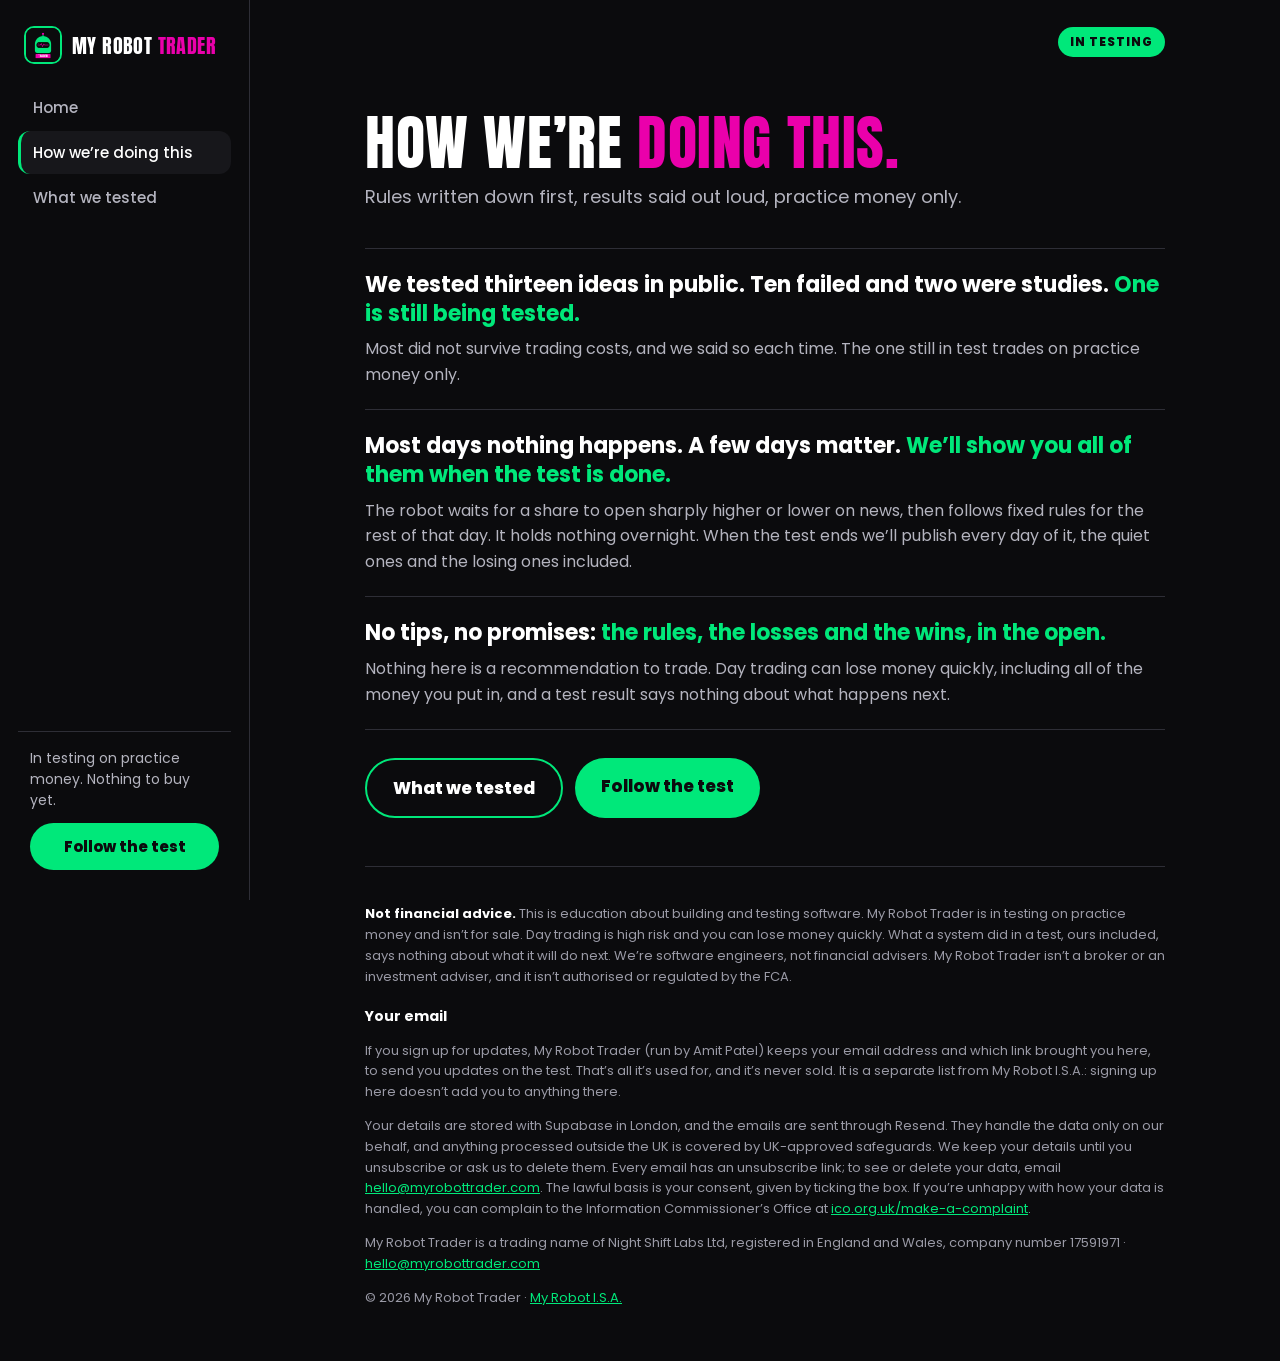
==== docs/how.html @ 1bc76f98 "Side menu like myrobotisa.com; 'How we're doing this' and 'What we tested' move to their own pages C" ====
<!DOCTYPE html>
<html lang="en-GB">
<head>
<meta charset="utf-8">
<meta name="viewport" content="width=device-width, initial-scale=1">
<title>How we&rsquo;re doing this — My Robot Trader</title>
<meta name="description" content="How My Robot Trader is being tested: every idea in the open, pass marks fixed in advance, practice money only.">
<link rel="canonical" href="https://myrobottrader.com/how.html">
<meta property="og:title" content="How we&rsquo;re doing this">
<meta property="og:description" content="How My Robot Trader is being tested: every idea in the open, pass marks fixed in advance, practice money only.">
<meta property="og:type" content="website">
<meta property="og:url" content="https://myrobottrader.com/how.html">
<meta property="og:site_name" content="My Robot Trader">
<meta property="og:image" content="https://myrobottrader.com/avatar.png">
<meta name="twitter:card" content="summary">
<link rel="icon" href="avatar.png">
<link rel="apple-touch-icon" href="avatar.png">
<meta name="theme-color" content="#0B0B0D">
<link rel="preconnect" href="https://fonts.googleapis.com">
<link rel="preconnect" href="https://fonts.gstatic.com" crossorigin>
<link href="https://fonts.googleapis.com/css2?family=Anton&family=Poppins:wght@400;500;600;700;800&display=swap" rel="stylesheet">
<link rel="stylesheet" href="site.css">
</head>
<body>
<a class="skip" href="#main">Skip to content</a>
<nav class="side" id="side" aria-label="Pages">
  <a class="side-brand" href="./" aria-label="My Robot Trader home"><img src="avatar.png" alt=""><span>My Robot <b>Trader</b></span></a>
  <ol>
    <li><a href="./">Home</a></li>
    <li><a href="how.html" class="on" aria-current="page">How we&rsquo;re doing this</a></li>
    <li><a href="tested.html">What we tested</a></li>
  </ol>
  <div class="side-cta"><p>In testing on practice money. Nothing to buy yet.</p><a class="btn" href="./#updates">Follow the test</a></div>
</nav>
<button id="scrim" tabindex="-1" aria-hidden="true"></button>
<button id="menubtn" aria-label="Pages menu" aria-expanded="false" aria-controls="side"><svg class="i-bars" width="22" height="22" viewBox="0 0 24 24" fill="none" stroke="currentColor" stroke-width="2.5" stroke-linecap="round" aria-hidden="true"><line x1="4" y1="7" x2="20" y2="7"/><line x1="4" y1="12" x2="20" y2="12"/><line x1="4" y1="17" x2="20" y2="17"/></svg><svg class="i-x" width="22" height="22" viewBox="0 0 24 24" fill="none" stroke="currentColor" stroke-width="2.5" stroke-linecap="round" aria-hidden="true"><line x1="6" y1="6" x2="18" y2="18"/><line x1="18" y1="6" x2="6" y2="18"/></svg></button>
<svg width="0" height="0" style="position:absolute" aria-hidden="true"><defs><g id="mrt-logo">
          <rect width="400" height="400" fill="#0B0B0D"></rect>
          <rect x="194" y="72" width="12" height="42" rx="6" fill="#00E87A"></rect>
          <circle cx="200" cy="68" r="13" fill="#EA00AB"></circle>
          <path d="M105 190A95 95 0 0 1 295 190V262Q295 294 263 294H137Q105 294 105 262Z" fill="#00E87A"></path>
          <rect x="122" y="164" width="156" height="72" rx="36" fill="#0B0B0D"></rect>
          <rect x="136" y="178" width="18" height="6" rx="3" fill="#3A3A44"></rect>
          <polyline points="138,200 168,200 180,182 194,220 208,188 218,200 262,200" fill="none" stroke="#EA00AB" stroke-width="6" stroke-linecap="round" stroke-linejoin="round"></polyline>
          <rect x="112" y="306" width="176" height="50" rx="8" fill="#EA00AB"></rect>
          <text x="200" y="344" text-anchor="middle" font-family="Anton, Impact, sans-serif" font-size="36" letter-spacing="2" fill="#FFFFFF">TRADER</text>
        </g></defs></svg>
<div class="wrap" id="top">
  <header>
    <a class="brand" href="./" aria-label="My Robot Trader home">
      <svg viewBox="0 0 400 400" aria-hidden="true"><use href="#mrt-logo"></use></svg>
      <span>My Robot <span class="p">Trader</span></span>
    </a>
    <span class="hdr-r"><span class="tag">In testing</span></span>
  </header>
<main id="main">
  <h1 class="pg">How we&rsquo;re <span class="p">doing this.</span></h1>
  <p class="lead">Rules written down first, results said out loud, practice money only.</p>
  <section class="say" aria-label="How we're doing this">
    <article>
      <h3>We tested thirteen ideas in public. Ten failed and two were studies. <span class="g">One is still being tested.</span></h3>
      <p>Most did not survive trading costs, and we said so each time. The one still in test trades on practice money only.</p>
    </article>
    <article>
      <h3>Most days nothing happens. A few days matter. <span class="g">We&rsquo;ll show you all of them when the test is done.</span></h3>
      <p>The robot waits for a share to open sharply higher or lower on news, then follows fixed rules for the rest of that day. It holds nothing overnight. When the test ends we&rsquo;ll publish every day of it, the quiet ones and the losing ones included.</p>
    </article>
    <article>
      <h3>No tips, no promises: <span class="g">the rules, the losses and the wins, in the open.</span></h3>
      <p>Nothing here is a recommendation to trade. Day trading can lose money quickly, including all of the money you put in, and a test result says nothing about what happens next.</p>
    </article>
  </section>
  <p class="more"><a class="btn ghost" href="tested.html">What we tested</a> <a class="btn" href="./#updates">Follow the test</a></p>
</main>
  <footer>
    <p><strong>Not financial advice.</strong> This is education about building and testing software. My Robot Trader is in testing on practice money and isn&rsquo;t for sale. Day trading is high risk and you can lose money quickly. What a system did in a test, ours included, says nothing about what it will do next. We&rsquo;re software engineers, not financial advisers. My Robot Trader isn&rsquo;t a broker or an investment adviser, and it isn&rsquo;t authorised or regulated by the FCA.</p>
    <h3 id="your-email">Your email</h3>
    <p>If you sign up for updates, My Robot Trader (run by Amit Patel) keeps your email address and which link brought you here, to send you updates on the test. That&rsquo;s all it&rsquo;s used for, and it&rsquo;s never sold. It is a separate list from My Robot I.S.A.: signing up here doesn&rsquo;t add you to anything there.</p>
    <p>Your details are stored with Supabase in London, and the emails are sent through Resend. They handle the data only on our behalf, and anything processed outside the UK is covered by UK-approved safeguards. We keep your details until you unsubscribe or ask us to delete them. Every email has an unsubscribe link; to see or delete your data, email <a href="mailto:hello@myrobottrader.com">hello@myrobottrader.com</a>. The lawful basis is your consent, given by ticking the box. If you&rsquo;re unhappy with how your data is handled, you can complain to the Information Commissioner&rsquo;s Office at <a href="https://ico.org.uk/make-a-complaint/">ico.org.uk/make-a-complaint</a>.</p>
    <p>My Robot Trader is a trading name of Night Shift Labs Ltd, registered in England and Wales, company number 17591971 &middot; <a href="mailto:hello@myrobottrader.com">hello@myrobottrader.com</a></p>
    <p>&copy; 2026 My Robot Trader &middot; <a href="https://myrobotisa.com">My Robot I.S.A.</a></p>
  </footer>
</div>
<script src="menu.js"></script>
</body>
</html>
---- docs/site.css ----
:root{
    --deep:#0B0B0D; --deep2:#17171B; --rule:#2E2E36; --green:#00E87A; --pink:#EA00AB;
    --ink:#FFFFFF; --pink-ink:#FF5CCB; --muted:#B4B4BF; --eye:#9A9AA6;
  }
  *{box-sizing:border-box}
  html,body{margin:0;background:var(--deep);color:var(--ink);font-family:Poppins,system-ui,-apple-system,"Segoe UI",sans-serif;-webkit-font-smoothing:antialiased}
  a{color:var(--green)}
  a:focus-visible,button:focus-visible,input:focus-visible{outline:3px solid var(--green);outline-offset:3px}
  .wrap{max-width:760px;margin:0 auto;padding:0 20px}
  header{display:flex;align-items:center;justify-content:space-between;gap:14px;padding:20px 0}
  .brand{display:inline-flex;align-items:center;gap:10px;text-decoration:none;color:var(--ink);font-family:Anton,Impact,sans-serif;font-size:20px;letter-spacing:.02em;text-transform:uppercase;min-height:44px}
  .brand svg{width:40px;height:40px;border-radius:10px;flex:none}
  .brand .p,h1 .p{color:var(--pink)}
  .hdr-r{display:flex;align-items:center;gap:14px}
  .sister{color:var(--muted);font-weight:500;font-size:15px;text-decoration:none;display:inline-flex;align-items:center;min-height:44px;white-space:nowrap}
  .sister:hover{color:var(--ink)}
  .tag{display:inline-block;background:var(--green);color:var(--deep);font-weight:800;font-size:12px;letter-spacing:.08em;text-transform:uppercase;border-radius:999px;padding:6px 12px;white-space:nowrap}
  @media(max-width:480px){.hdr-r .tag{display:none}.brand{font-size:17px}}
  .hero{display:grid;grid-template-columns:1fr;gap:18px;align-items:center;padding:28px 0 12px}
  @media(min-width:700px){.hero{grid-template-columns:1.4fr 1fr;gap:28px}}
  .hero .logo{width:110px;order:-1;justify-self:start;border-radius:22px;border:3px solid var(--green);display:block}
  @media(min-width:700px){.hero .logo{width:100%;max-width:280px;order:0;justify-self:center;border-radius:28px}}
  .eyebrow{margin:0;color:var(--muted);font-weight:600;font-size:13px;letter-spacing:.1em;text-transform:uppercase}
  h1{font-family:Anton,Impact,sans-serif;font-weight:400;font-size:clamp(44px,9vw,72px);line-height:1.02;margin:14px 0 14px;letter-spacing:.01em;text-transform:uppercase}
  .promise{font-size:22px;font-weight:700;margin:0 0 8px}
  .promise .g{color:var(--green)}
  .line{font-size:17px;line-height:1.6;color:var(--muted);margin:0 0 6px}
  h2{font-family:Anton,Impact,sans-serif;font-weight:400;font-size:34px;text-transform:uppercase;margin:44px 0 6px;letter-spacing:.01em}
  .card{background:var(--deep2);border:1px solid var(--rule);border-radius:22px;padding:24px;margin:28px 0}
  .card h2{margin-top:0}
  .card p{margin:0 0 12px;line-height:1.6;color:var(--muted)}
  form{display:flex;flex-wrap:wrap;gap:12px;align-items:flex-end;margin-top:14px}
  .field{display:flex;flex-direction:column;gap:6px;flex:1 1 240px}
  label{font-size:14px;color:var(--muted)}
  input[type=email]{height:52px;padding:0 16px;border-radius:14px;border:1px solid #55555F;background:var(--deep);color:var(--ink);font:inherit;font-size:16px;width:100%}
  .btn{display:inline-block;text-decoration:none;font:inherit;font-weight:800;font-size:17px;padding:15px 26px;border-radius:999px;background:var(--green);color:var(--deep);border:0;cursor:pointer}
  .btn.ghost{background:transparent;color:var(--ink);border:2px solid var(--green)}
  @media(max-width:520px){button[type=submit]{flex:1 1 100%}}
  .note{font-size:13px;color:var(--eye);margin:10px 0 0}
  #msg{font-size:14px;color:var(--pink-ink);margin:10px 0 0;min-height:1.4em}
  .facts{display:grid;grid-template-columns:repeat(auto-fit,minmax(200px,1fr));gap:14px;margin:28px 0 0}
  .fact{background:var(--deep2);border:1px solid var(--rule);border-radius:16px;padding:18px}
  .fact h3{margin:0 0 6px;font-family:Anton,Impact,sans-serif;font-weight:400;font-size:22px;letter-spacing:.02em;text-transform:uppercase;color:var(--green)}
  .fact p{margin:0;font-size:15px;line-height:1.55;color:var(--muted)}
  .say{margin:36px 0 0}
  .say article{border-top:1px solid var(--rule);padding:22px 0}
  .say article:last-child{border-bottom:1px solid var(--rule)}
  .say h3{margin:0 0 8px;font-size:22px;line-height:1.3;font-weight:700;color:var(--ink)}
  .say h3 .g{color:var(--green)}
  .say p{margin:0;font-size:16px;line-height:1.6;color:var(--muted)}
  .tested h3{margin:26px 0 8px;font-size:18px;font-weight:700;color:var(--green)}
  .tested ol,.tested ul{margin:0;padding-left:22px}
  .tested li{margin:0 0 14px;font-size:16px;line-height:1.6;color:var(--muted)}
  .tested li strong{color:var(--ink)}
  .tested li em{display:block;font-style:normal;color:var(--ink)}
  .two{display:flex;flex-wrap:wrap;align-items:center;justify-content:space-between;gap:18px}
  .two div{flex:1 1 340px}
  footer{border-top:1px solid var(--rule);margin-top:48px;padding:24px 0 40px;color:var(--eye);font-size:13px;line-height:1.6}
  footer strong{color:var(--ink)}
  footer h3{color:var(--ink);font-size:14px;margin:18px 0 4px}
  .consent{flex:1 1 100%;display:flex;gap:10px;align-items:flex-start;font-size:14px;color:var(--muted);line-height:1.5;cursor:pointer}
  .consent input{width:22px;height:22px;flex:none;margin:0;accent-color:var(--green)}
  .hp{position:absolute;left:-9999px;width:1px;height:1px;overflow:hidden}
  #msg.ok{color:var(--green)}
  /* Side menu, same pattern as myrobotisa.com: fixed on wide screens, a drawer with a bottom-left button on phones */
  .skip{position:absolute;left:-9999px}
  .skip:focus{left:12px;top:12px;z-index:50;background:var(--green);color:var(--deep);padding:10px 14px;border-radius:10px;font-weight:700}
  body.menu-open{overflow:hidden}
  .side{display:flex;flex-direction:column;position:fixed;top:0;left:0;bottom:0;width:250px;padding:22px 16px;border-right:1px solid var(--rule);background:var(--deep);overflow-y:auto;z-index:20}
  .side-brand{display:flex;align-items:center;gap:10px;text-decoration:none;color:var(--ink);font-family:Anton,Impact,sans-serif;font-size:20px;letter-spacing:.02em;text-transform:uppercase;margin:0 6px 22px}
  .side-brand img{width:38px;height:38px;border-radius:10px;border:2px solid var(--green)}
  .side-brand b{color:var(--pink);font-weight:400}
  .side ol{list-style:none;margin:0;padding:0;display:flex;flex-direction:column;gap:2px}
  .side ol a{display:block;padding:10px 12px;border-radius:12px;color:var(--muted);text-decoration:none;font-size:15px;font-weight:500;border-left:3px solid transparent}
  .side ol a:hover{color:var(--ink);background:var(--deep2)}
  .side ol a.on{color:var(--ink);background:var(--deep2);border-left-color:var(--green)}
  .side-cta{margin-top:auto;padding:16px 12px 4px;border-top:1px solid var(--rule)}
  .side-cta p{margin:0 0 12px;font-size:14px;line-height:1.5;color:var(--muted)}
  .side-cta .btn{display:block;text-align:center;font-size:15px;padding:12px 16px}
  #menubtn,#scrim{display:none}
  h1.pg{font-size:clamp(38px,7vw,60px);margin:28px 0 10px}
  .lead{font-size:18px;line-height:1.6;color:var(--muted);margin:0 0 8px}
  .more{display:flex;flex-wrap:wrap;gap:12px;margin:28px 0 0}
  @media (min-width:1100px){ body{padding-left:250px} .wrap{max-width:880px;padding:0 40px} header .brand{visibility:hidden} .side{padding:26px 18px} }
  @media (max-width:1099px){
    .side{width:min(300px,85vw);padding:calc(22px + env(safe-area-inset-top)) 16px calc(20px + env(safe-area-inset-bottom)) calc(16px + env(safe-area-inset-left));
      transform:translateX(-105%);visibility:hidden;transition:transform .2s ease,visibility 0s .2s;z-index:30}
    .side-cta{padding-bottom:72px}
    .side.open{transform:none;visibility:visible;transition:transform .2s ease}
    #scrim{position:fixed;z-index:25;inset:0;background:rgba(0,0,0,.5);border:0;border-radius:0;padding:0}
    #scrim.open{display:block}
    #menubtn{display:flex;align-items:center;justify-content:center;position:fixed;z-index:35;width:48px;height:48px;border-radius:50%;
      left:calc(16px + env(safe-area-inset-left));bottom:calc(16px + env(safe-area-inset-bottom));
      border:2px solid var(--green);background:var(--deep);color:var(--ink);cursor:pointer;box-shadow:0 4px 14px rgba(0,0,0,.35);padding:0;font-size:0}
    #menubtn .i-x,#menubtn[aria-expanded="true"] .i-bars{display:none}
    #menubtn[aria-expanded="true"] .i-x{display:block}
    footer{padding-bottom:72px}
  }
  @media (prefers-reduced-motion:reduce){.side,.side.open{transition:none}}
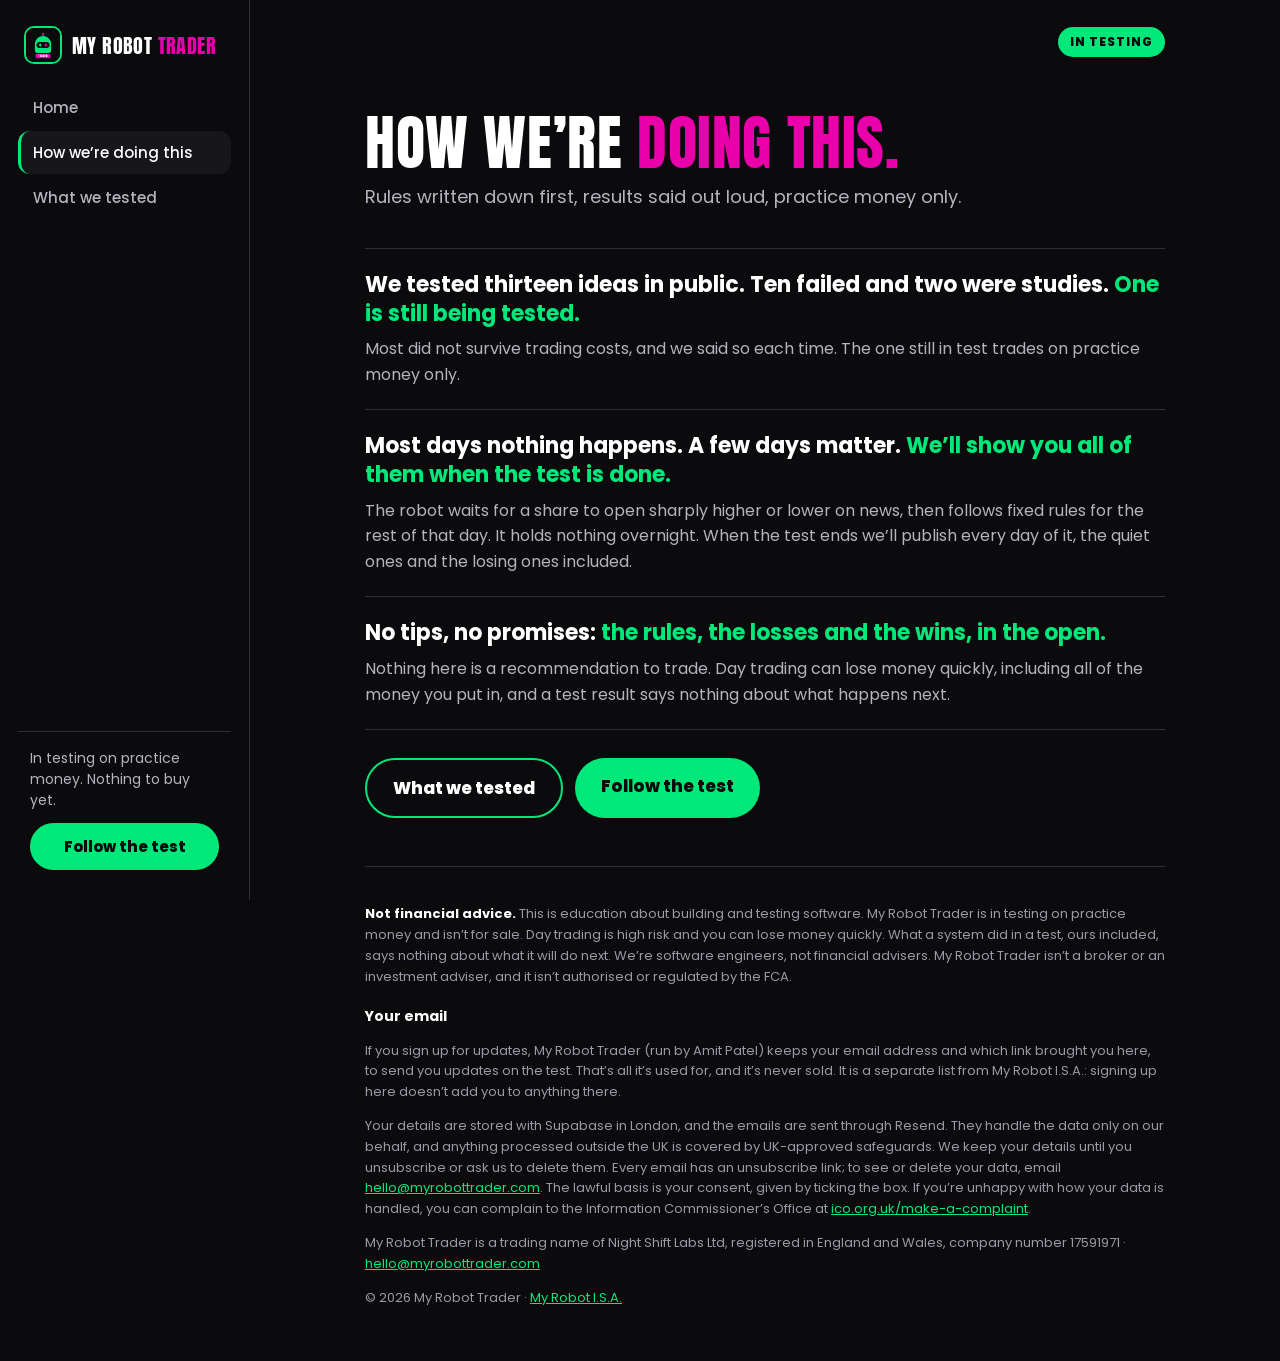
==== commit 1a254750: "What we tested: scoreboard and cards (layout A); robot logo with candle eyes Co-Authored-By: Claude " ====
--- a/docs/how.html
+++ b/docs/how.html
@@ -40,8 +40,10 @@
           <circle cx="200" cy="68" r="13" fill="#EA00AB"></circle>
           <path d="M105 190A95 95 0 0 1 295 190V262Q295 294 263 294H137Q105 294 105 262Z" fill="#00E87A"></path>
           <rect x="122" y="164" width="156" height="72" rx="36" fill="#0B0B0D"></rect>
-          <rect x="136" y="178" width="18" height="6" rx="3" fill="#3A3A44"></rect>
-          <polyline points="138,200 168,200 180,182 194,220 208,188 218,200 262,200" fill="none" stroke="#EA00AB" stroke-width="6" stroke-linecap="round" stroke-linejoin="round"></polyline>
+          <line x1="168" y1="176" x2="168" y2="224" stroke="#00E87A" stroke-width="4" stroke-linecap="round"></line>
+          <rect x="157" y="186" width="22" height="28" rx="3" fill="#00E87A"></rect>
+          <line x1="232" y1="176" x2="232" y2="224" stroke="#EA00AB" stroke-width="4" stroke-linecap="round"></line>
+          <rect x="221" y="186" width="22" height="28" rx="3" fill="#EA00AB"></rect>
           <rect x="112" y="306" width="176" height="50" rx="8" fill="#EA00AB"></rect>
           <text x="200" y="344" text-anchor="middle" font-family="Anton, Impact, sans-serif" font-size="36" letter-spacing="2" fill="#FFFFFF">TRADER</text>
         </g></defs></svg>
--- a/docs/site.css
+++ b/docs/site.css
@@ -97,3 +97,24 @@
     footer{padding-bottom:72px}
   }
   @media (prefers-reduced-motion:reduce){.side,.side.open{transition:none}}
+  /* "What we tested" page: count, the idea in test, then a card per idea (24 Nov 2026) */
+  .stats{display:grid;grid-template-columns:repeat(3,minmax(0,1fr));gap:14px;margin:22px 0 30px}
+  .stat{background:var(--deep2);border:1px solid var(--rule);border-radius:18px;padding:18px 20px}
+  .stat b{display:block;font-family:Anton,Impact,sans-serif;font-weight:400;font-size:54px;line-height:1;color:var(--ink)}
+  .stat b.pk{color:var(--pink-ink)} .stat b.gr{color:var(--green)}
+  .stat span{display:block;font-size:15px;color:var(--muted);margin-top:6px}
+  .live{border:2px solid var(--green);border-radius:22px;padding:24px;margin:0 0 8px}
+  .live-h{display:flex;flex-wrap:wrap;align-items:center;justify-content:space-between;gap:10px}
+  .live h2{margin:0}
+  .live p{margin:10px 0 0;font-size:17px;line-height:1.6;color:var(--muted)}
+  .ideas{display:grid;grid-template-columns:repeat(auto-fit,minmax(280px,1fr));gap:14px;margin-top:14px}
+  .idea{background:var(--deep2);border:1px solid var(--rule);border-radius:18px;padding:20px;display:flex;flex-direction:column;gap:10px}
+  .idea h3{margin:0;font-size:18px;line-height:1.3;font-weight:700}
+  .idea h3 .n{color:var(--muted);font-weight:500}
+  .idea p{margin:0;font-size:15px;line-height:1.55;color:var(--muted)}
+  .idea p.res{color:var(--ink)}
+  .chip{display:inline-block;font-weight:700;font-size:12px;letter-spacing:.06em;text-transform:uppercase;border-radius:999px;padding:5px 11px;white-space:nowrap}
+  .chip.on{background:var(--green);color:var(--deep);font-weight:800}
+  .chip.off{background:#3A0A2E;color:#FF8FDC}
+  .chip.st{border:1px solid var(--muted);color:var(--ink);padding:4px 11px}
+  @media(max-width:520px){.stats{gap:8px}.stat{padding:14px 12px}.stat b{font-size:40px}.stat span{font-size:13px}}
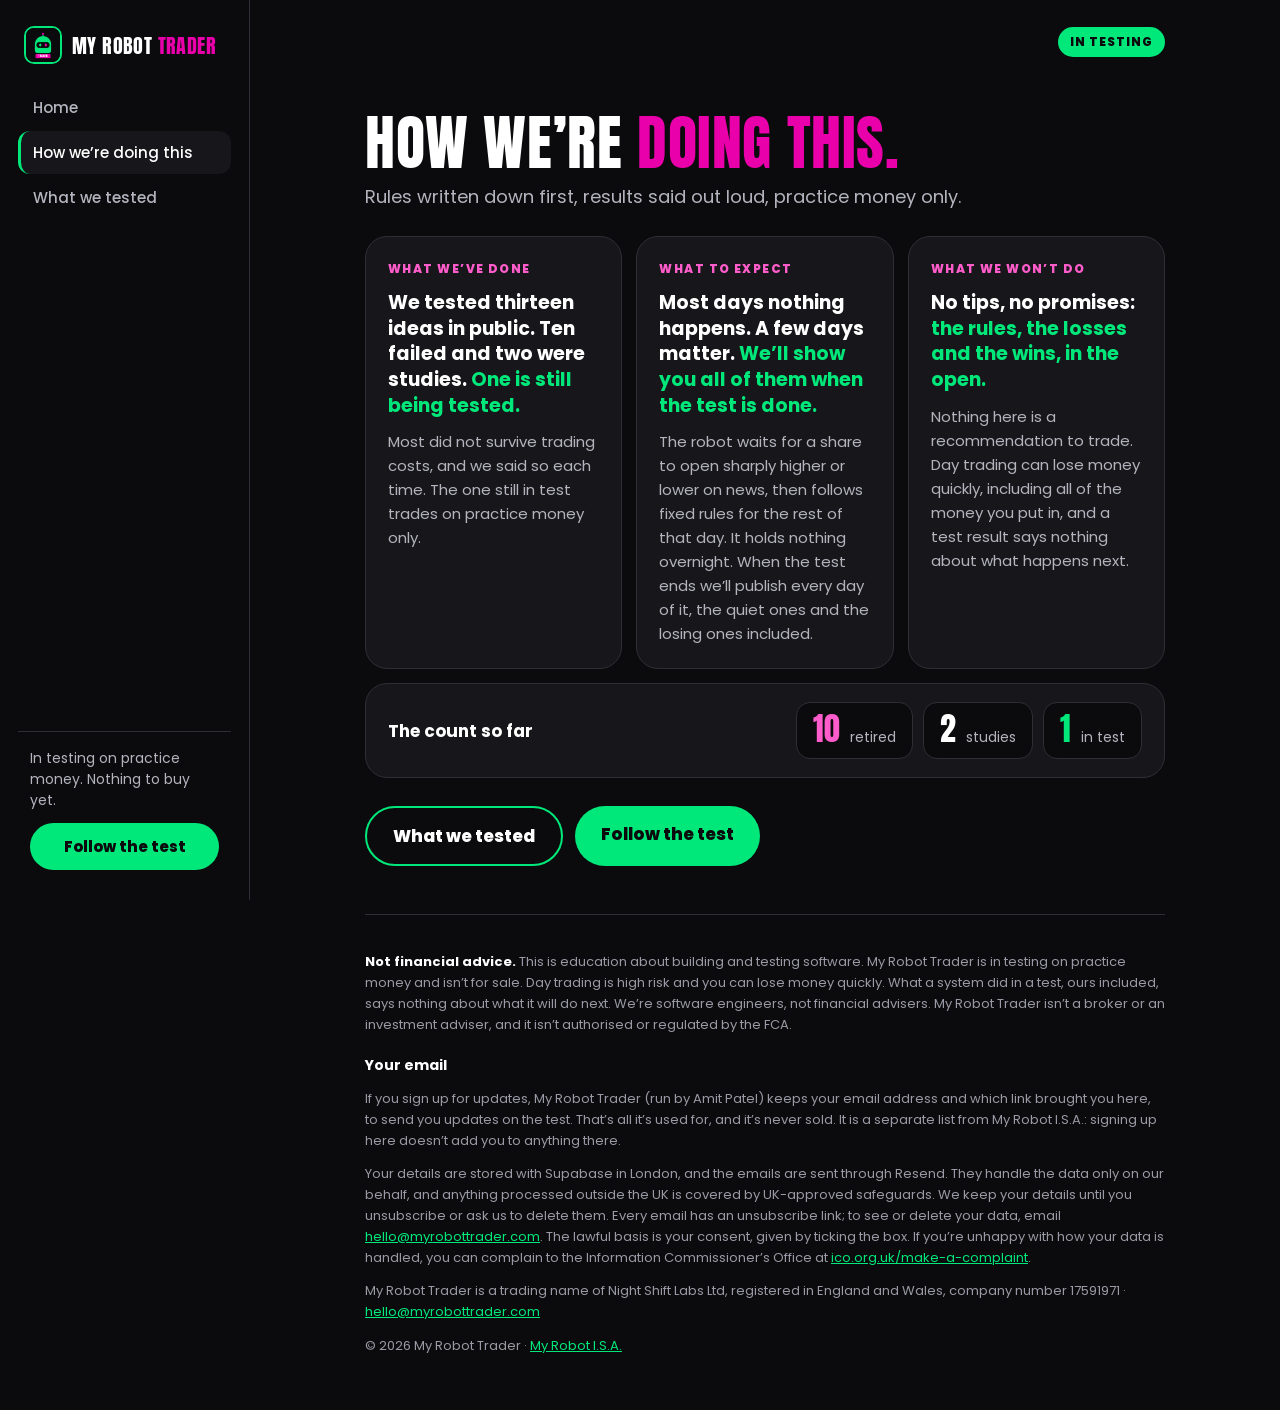
==== commit d42b770d: "How we're doing this: three cards and the count (layout 2, chosen by Amit 24 Nov) Co-Authored-By: Cl" ====
--- a/docs/how.html
+++ b/docs/how.html
@@ -58,19 +58,30 @@
 <main id="main">
   <h1 class="pg">How we&rsquo;re <span class="p">doing this.</span></h1>
   <p class="lead">Rules written down first, results said out loud, practice money only.</p>
-  <section class="say" aria-label="How we're doing this">
+  <section class="how3" aria-label="How we're doing this">
     <article>
-      <h3>We tested thirteen ideas in public. Ten failed and two were studies. <span class="g">One is still being tested.</span></h3>
+      <p class="lbl">What we&rsquo;ve done</p>
+      <h2>We tested thirteen ideas in public. Ten failed and two were studies. <span class="g">One is still being tested.</span></h2>
       <p>Most did not survive trading costs, and we said so each time. The one still in test trades on practice money only.</p>
     </article>
     <article>
-      <h3>Most days nothing happens. A few days matter. <span class="g">We&rsquo;ll show you all of them when the test is done.</span></h3>
+      <p class="lbl">What to expect</p>
+      <h2>Most days nothing happens. A few days matter. <span class="g">We&rsquo;ll show you all of them when the test is done.</span></h2>
       <p>The robot waits for a share to open sharply higher or lower on news, then follows fixed rules for the rest of that day. It holds nothing overnight. When the test ends we&rsquo;ll publish every day of it, the quiet ones and the losing ones included.</p>
     </article>
     <article>
-      <h3>No tips, no promises: <span class="g">the rules, the losses and the wins, in the open.</span></h3>
+      <p class="lbl">What we won&rsquo;t do</p>
+      <h2>No tips, no promises: <span class="g">the rules, the losses and the wins, in the open.</span></h2>
       <p>Nothing here is a recommendation to trade. Day trading can lose money quickly, including all of the money you put in, and a test result says nothing about what happens next.</p>
     </article>
+  </section>
+  <section class="count" aria-label="The count so far">
+    <h2>The count so far</h2>
+    <ul>
+      <li><b class="pk">10</b><span>retired</span></li>
+      <li><b>2</b><span>studies</span></li>
+      <li><b class="gr">1</b><span>in test</span></li>
+    </ul>
   </section>
   <p class="more"><a class="btn ghost" href="tested.html">What we tested</a> <a class="btn" href="./#updates">Follow the test</a></p>
 </main>
--- a/docs/site.css
+++ b/docs/site.css
@@ -118,3 +118,19 @@
   .chip.off{background:#3A0A2E;color:#FF8FDC}
   .chip.st{border:1px solid var(--muted);color:var(--ink);padding:4px 11px}
   @media(max-width:520px){.stats{gap:8px}.stat{padding:14px 12px}.stat b{font-size:40px}.stat span{font-size:13px}}
+  /* "How we're doing this" page: three cards and the count (24 Nov 2026) */
+  .how3{display:grid;grid-template-columns:1fr;gap:14px;margin:24px 0 0}
+  @media(min-width:780px){.how3{grid-template-columns:repeat(3,minmax(0,1fr))}}
+  .how3 article{background:var(--deep2);border:1px solid var(--rule);border-radius:22px;padding:22px;display:flex;flex-direction:column;gap:12px}
+  .how3 .lbl{margin:0;font-size:12px;font-weight:800;letter-spacing:.12em;text-transform:uppercase;color:var(--pink-ink)}
+  .how3 h2{margin:0;font-family:inherit;text-transform:none;letter-spacing:0;font-size:19px;line-height:1.35;font-weight:700}
+  .how3 h2 .g{color:var(--green)}
+  .how3 p{margin:0;font-size:15px;line-height:1.6;color:var(--muted)}
+  .count{margin:14px 0 0;background:var(--deep2);border:1px solid var(--rule);border-radius:22px;padding:18px 22px;display:flex;flex-wrap:wrap;align-items:center;justify-content:space-between;gap:14px}
+  .count h2{margin:0;font-family:inherit;text-transform:none;letter-spacing:0;font-size:17px;font-weight:700}
+  .count ul{list-style:none;margin:0;padding:0;display:flex;flex-wrap:wrap;gap:10px}
+  .count li{background:var(--deep);border:1px solid var(--rule);border-radius:14px;padding:10px 16px;display:flex;align-items:baseline;gap:10px}
+  .count b{font-family:Anton,Impact,sans-serif;font-weight:400;font-size:32px;line-height:1;color:var(--ink)}
+  .count b.pk{color:var(--pink-ink)} .count b.gr{color:var(--green)}
+  .count span{font-size:14px;color:var(--muted)}
+  @media(max-width:520px){.count ul{display:grid;grid-template-columns:repeat(3,minmax(0,1fr));width:100%;gap:8px}.count li{flex-direction:column;align-items:flex-start;gap:4px;padding:10px 12px}}
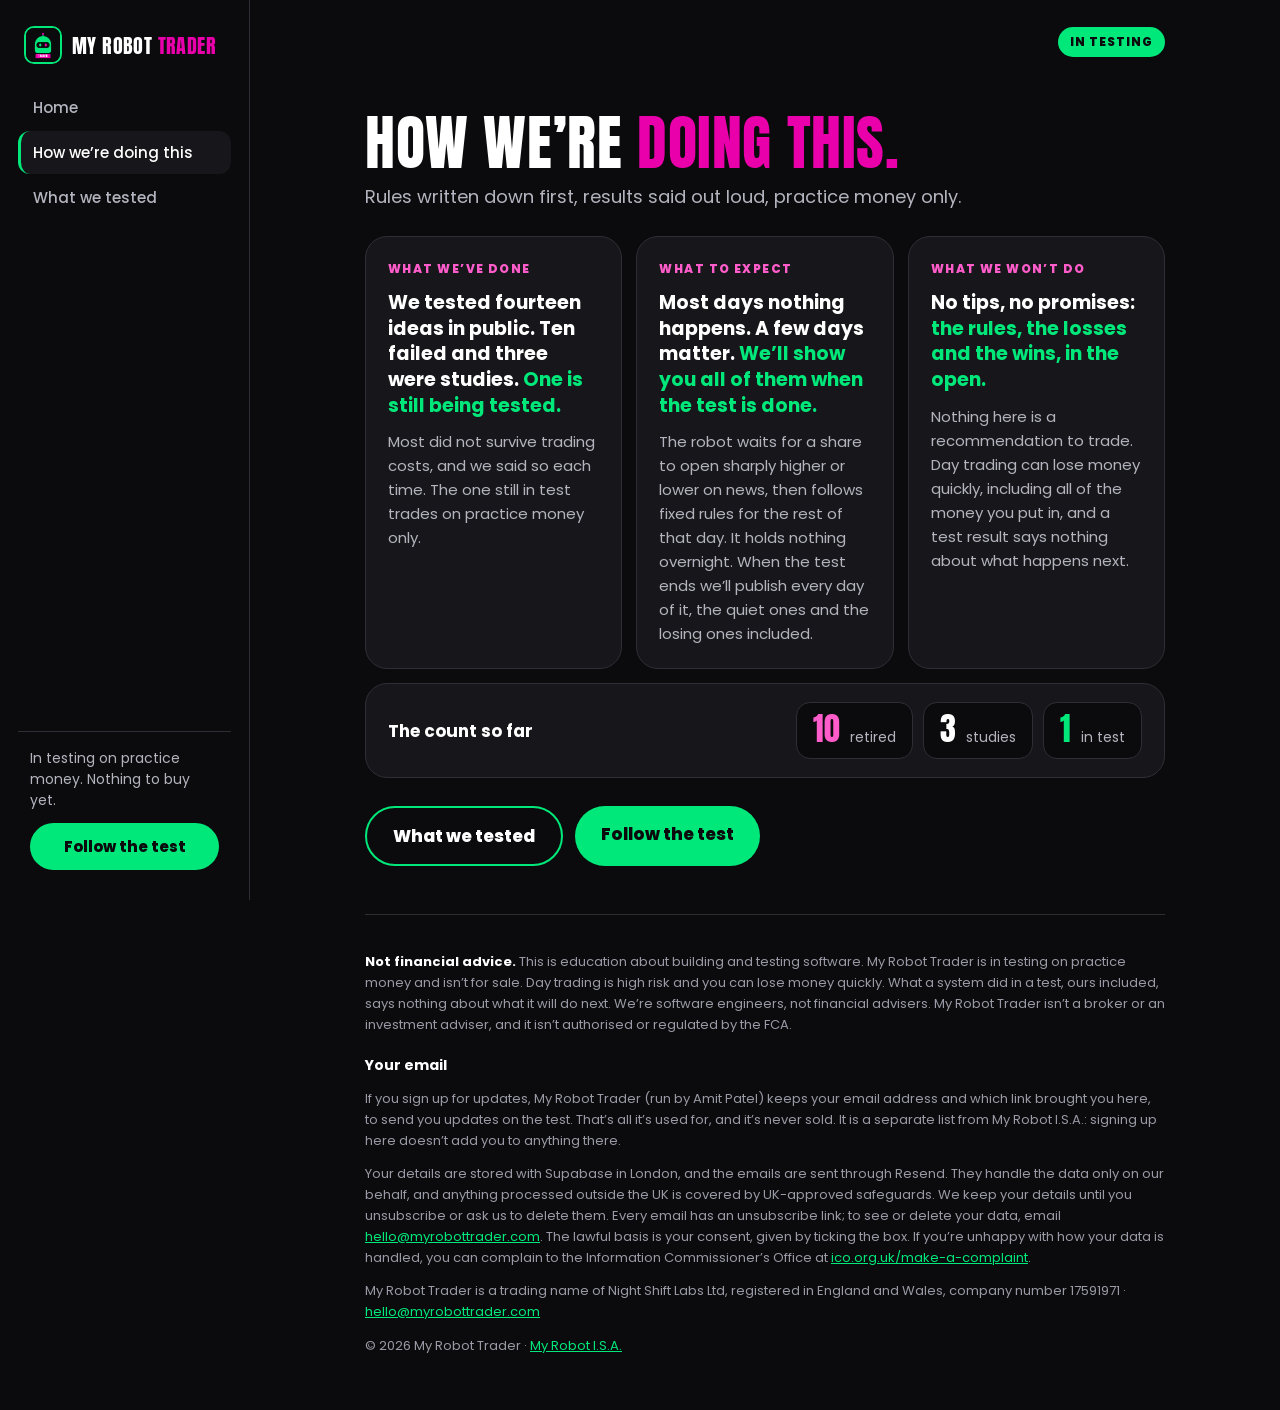
==== commit c1482586: "Count is now fourteen ideas: ten retired, three studies, one in test (lab E19) Co-Authored-By: Claud" ====
--- a/docs/how.html
+++ b/docs/how.html
@@ -61,7 +61,7 @@
   <section class="how3" aria-label="How we're doing this">
     <article>
       <p class="lbl">What we&rsquo;ve done</p>
-      <h2>We tested thirteen ideas in public. Ten failed and two were studies. <span class="g">One is still being tested.</span></h2>
+      <h2>We tested fourteen ideas in public. Ten failed and three were studies. <span class="g">One is still being tested.</span></h2>
       <p>Most did not survive trading costs, and we said so each time. The one still in test trades on practice money only.</p>
     </article>
     <article>
@@ -79,7 +79,7 @@
     <h2>The count so far</h2>
     <ul>
       <li><b class="pk">10</b><span>retired</span></li>
-      <li><b>2</b><span>studies</span></li>
+      <li><b>3</b><span>studies</span></li>
       <li><b class="gr">1</b><span>in test</span></li>
     </ul>
   </section>
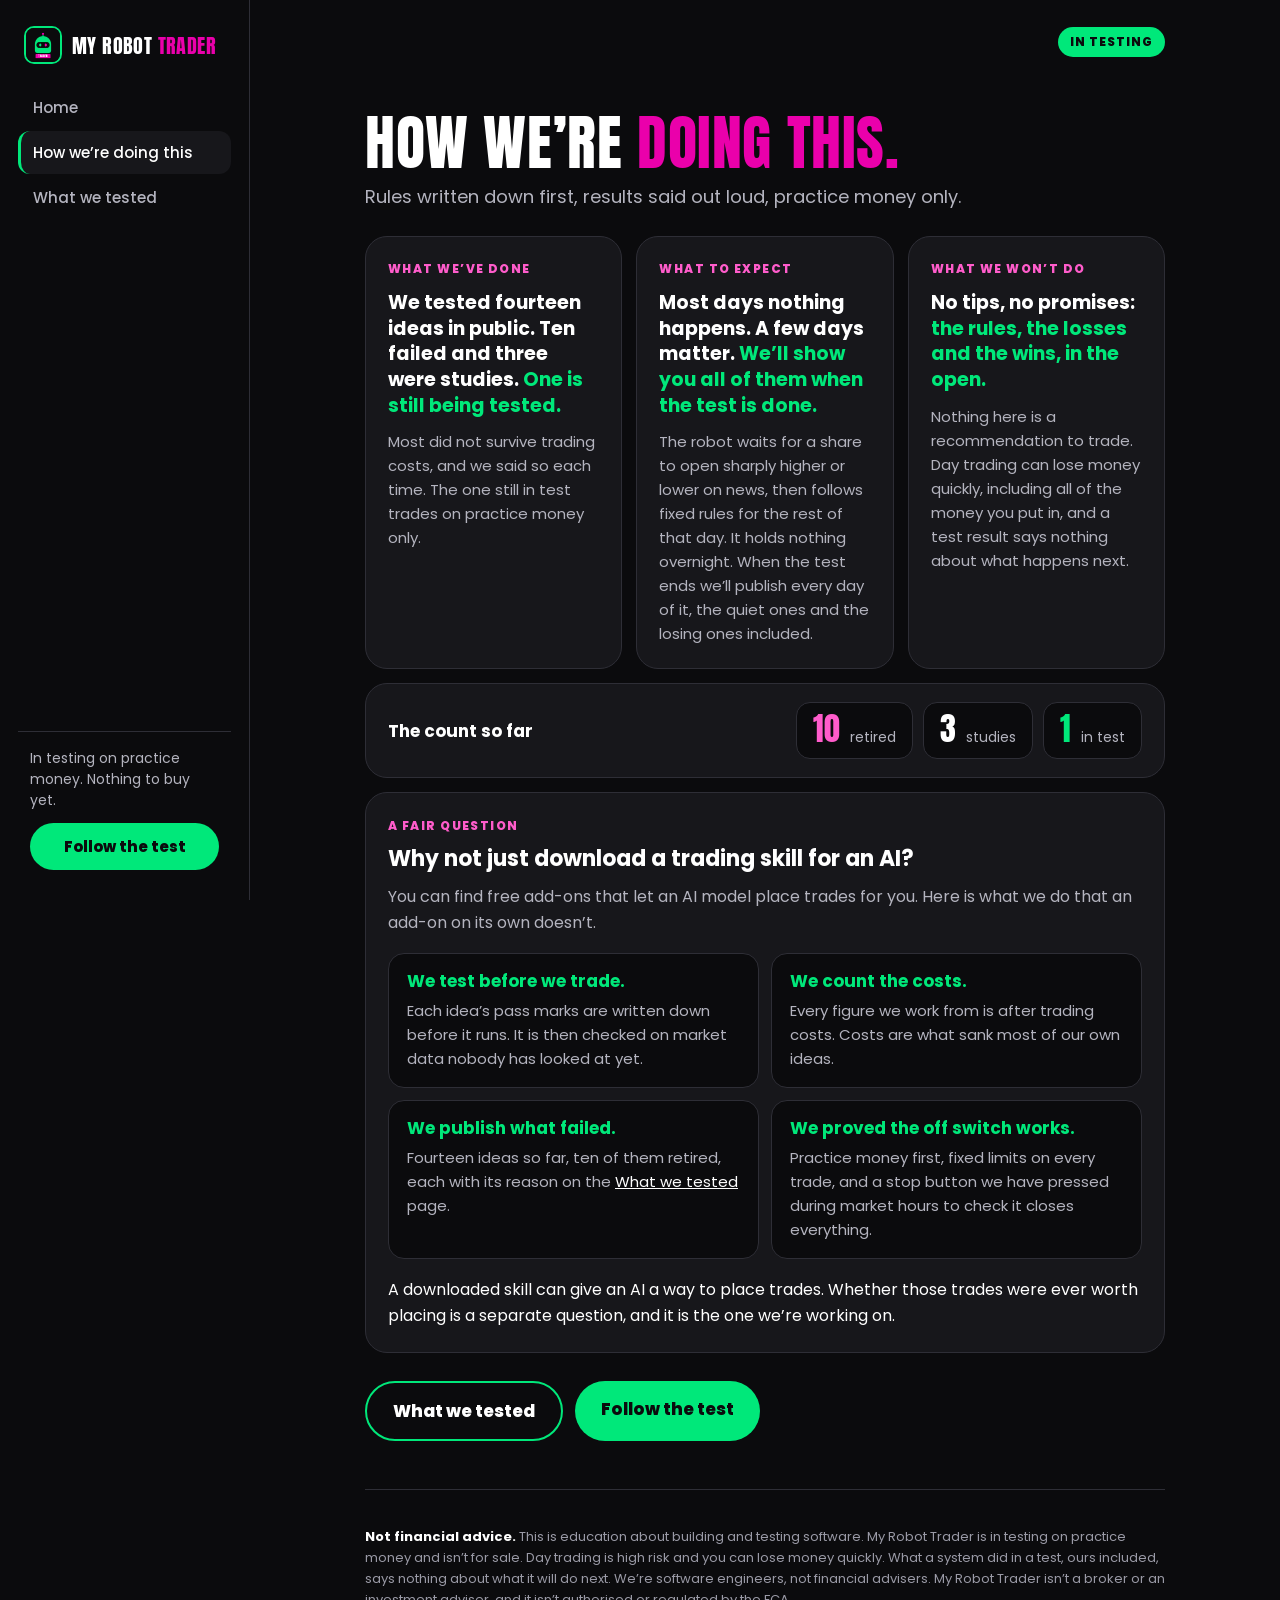
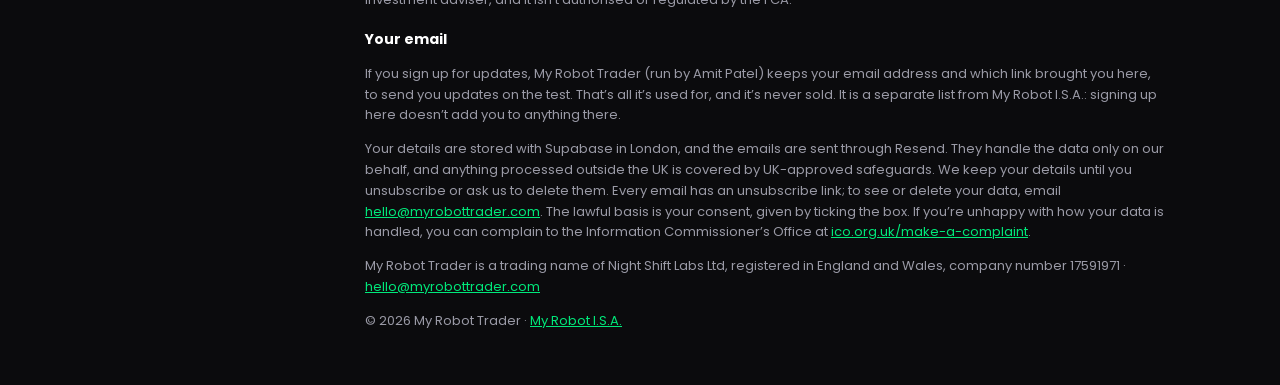
==== commit 3d028ae3: "How page: why not just download a trading skill? Four differences in method, no results, no project " ====
--- a/docs/how.html
+++ b/docs/how.html
@@ -83,6 +83,18 @@
       <li><b class="gr">1</b><span>in test</span></li>
     </ul>
   </section>
+  <section class="why" aria-labelledby="why-h">
+    <p class="lbl">A fair question</p>
+    <h2 id="why-h">Why not just download a trading skill for an AI?</h2>
+    <p class="why-lead">You can find free add-ons that let an AI model place trades for you. Here is what we do that an add-on on its own doesn&rsquo;t.</p>
+    <ul>
+      <li><h3>We test before we trade.</h3><p>Each idea&rsquo;s pass marks are written down before it runs. It is then checked on market data nobody has looked at yet.</p></li>
+      <li><h3>We count the costs.</h3><p>Every figure we work from is after trading costs. Costs are what sank most of our own ideas.</p></li>
+      <li><h3>We publish what failed.</h3><p>Fourteen ideas so far, ten of them retired, each with its reason on the <a href="tested.html">What we tested</a> page.</p></li>
+      <li><h3>We proved the off switch works.</h3><p>Practice money first, fixed limits on every trade, and a stop button we have pressed during market hours to check it closes everything.</p></li>
+    </ul>
+    <p class="why-end">A downloaded skill can give an AI a way to place trades. Whether those trades were ever worth placing is a separate question, and it is the one we&rsquo;re working on.</p>
+  </section>
   <p class="more"><a class="btn ghost" href="tested.html">What we tested</a> <a class="btn" href="./#updates">Follow the test</a></p>
 </main>
   <footer>
--- a/docs/site.css
+++ b/docs/site.css
@@ -134,3 +134,15 @@
   .count b.pk{color:var(--pink-ink)} .count b.gr{color:var(--green)}
   .count span{font-size:14px;color:var(--muted)}
   @media(max-width:520px){.count ul{display:grid;grid-template-columns:repeat(3,minmax(0,1fr));width:100%;gap:8px}.count li{flex-direction:column;align-items:flex-start;gap:4px;padding:10px 12px}}
+  /* "Why not just download a trading skill?" on the How page (25 Nov 2026) */
+  .why{margin:14px 0 0;background:var(--deep2);border:1px solid var(--rule);border-radius:22px;padding:24px 22px}
+  .why .lbl{margin:0 0 10px;font-size:12px;font-weight:800;letter-spacing:.12em;text-transform:uppercase;color:var(--pink-ink)}
+  .why h2{margin:0;font-family:inherit;text-transform:none;letter-spacing:0;font-size:22px;line-height:1.3;font-weight:700}
+  .why-lead{margin:10px 0 0;font-size:16px;line-height:1.6;color:var(--muted)}
+  .why ul{list-style:none;margin:18px 0 0;padding:0;display:grid;grid-template-columns:1fr;gap:12px}
+  @media(min-width:700px){.why ul{grid-template-columns:repeat(2,minmax(0,1fr))}}
+  .why li{background:var(--deep);border:1px solid var(--rule);border-radius:16px;padding:16px 18px}
+  .why h3{margin:0;font-family:inherit;text-transform:none;letter-spacing:0;font-size:17px;line-height:1.35;font-weight:700;color:var(--green)}
+  .why li p{margin:6px 0 0;font-size:15px;line-height:1.6;color:var(--muted)}
+  .why li a{color:var(--ink)}
+  .why-end{margin:18px 0 0;font-size:16px;line-height:1.6;color:var(--ink)}
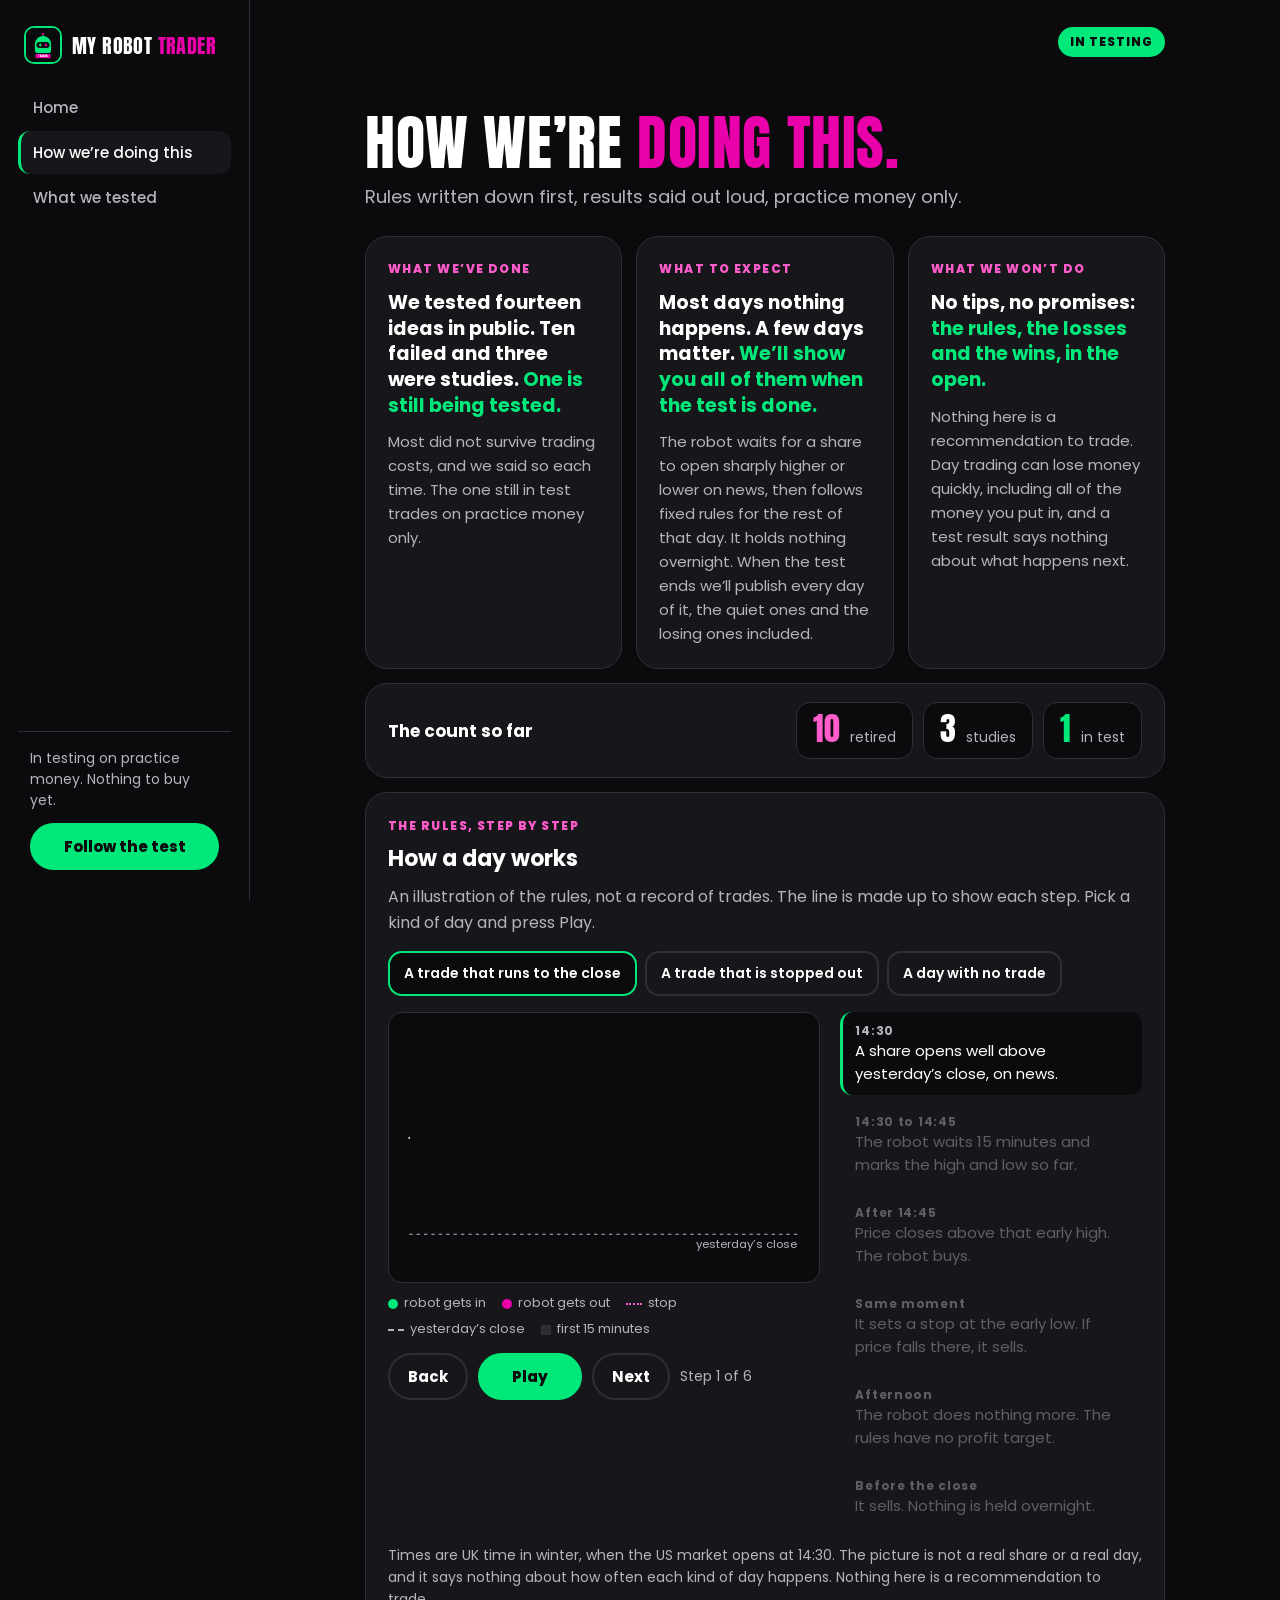
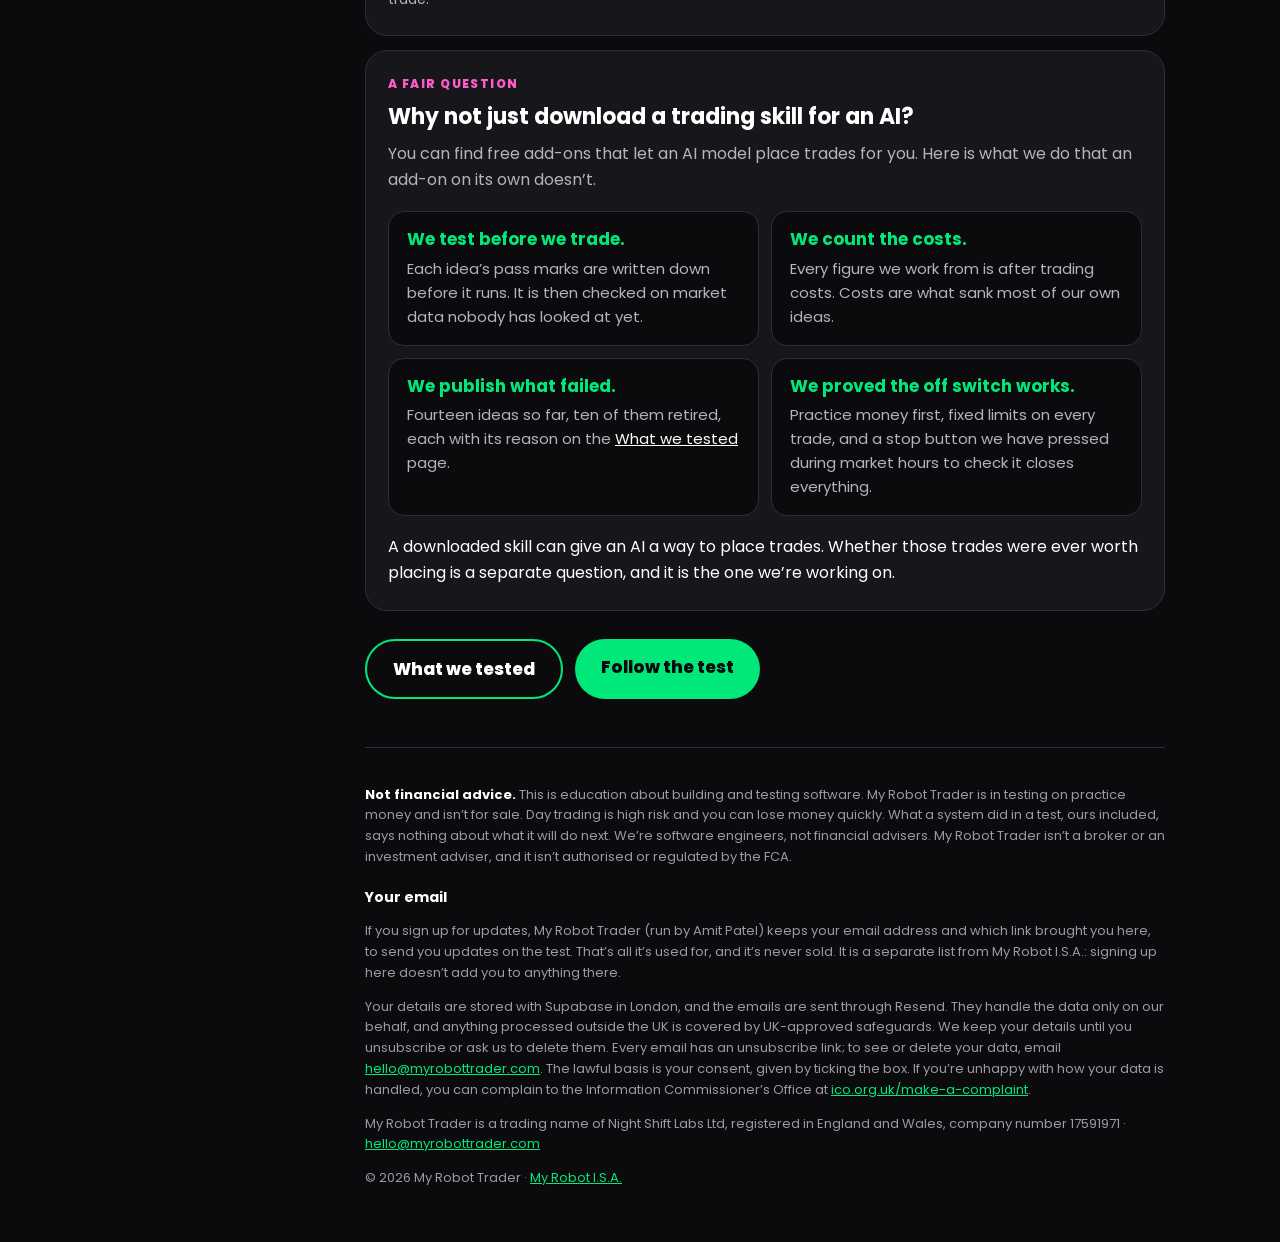
==== commit b9677a33: "How page: How a day works — the rules drawn step by step, made-up lines, no figures Co-Authored-By: " ====
--- a/docs/how.html
+++ b/docs/how.html
@@ -83,6 +83,36 @@
       <li><b class="gr">1</b><span>in test</span></li>
     </ul>
   </section>
+  <section class="day" aria-labelledby="day-h">
+    <p class="lbl">The rules, step by step</p>
+    <h2 id="day-h">How a day works</h2>
+    <p class="day-lead">An illustration of the rules, not a record of trades. The line is made up to show each step. Pick a kind of day and press Play.</p>
+    <div class="day-tabs" role="group" aria-label="Kind of day">
+      <button type="button" data-day="0" aria-pressed="true">A trade that runs to the close</button>
+      <button type="button" data-day="1" aria-pressed="false">A trade that is stopped out</button>
+      <button type="button" data-day="2" aria-pressed="false">A day with no trade</button>
+    </div>
+    <div class="day-box">
+      <div class="day-chart">
+        <svg id="day-svg" viewBox="0 0 640 400" role="img" aria-label="Illustration of the day, drawn step by step"></svg>
+        <ul class="day-key">
+          <li><i class="k-in"></i>robot gets in</li>
+          <li><i class="k-out"></i>robot gets out</li>
+          <li><i class="k-stop"></i>stop</li>
+          <li><i class="k-prev"></i>yesterday&rsquo;s close</li>
+          <li><i class="k-range"></i>first 15 minutes</li>
+        </ul>
+        <div class="day-ctl">
+          <button type="button" id="day-back">Back</button>
+          <button type="button" id="day-play" class="go">Play</button>
+          <button type="button" id="day-next">Next</button>
+          <span id="day-count" aria-live="polite"></span>
+        </div>
+      </div>
+      <ol id="day-steps" class="day-steps"></ol>
+    </div>
+    <p class="day-note">Times are UK time in winter, when the US market opens at 14:30. The picture is not a real share or a real day, and it says nothing about how often each kind of day happens. Nothing here is a recommendation to trade.</p>
+  </section>
   <section class="why" aria-labelledby="why-h">
     <p class="lbl">A fair question</p>
     <h2 id="why-h">Why not just download a trading skill for an AI?</h2>
@@ -107,5 +137,6 @@
   </footer>
 </div>
 <script src="menu.js"></script>
+<script src="day.js"></script>
 </body>
 </html>
--- a/docs/site.css
+++ b/docs/site.css
@@ -146,3 +146,33 @@
   .why li p{margin:6px 0 0;font-size:15px;line-height:1.6;color:var(--muted)}
   .why li a{color:var(--ink)}
   .why-end{margin:18px 0 0;font-size:16px;line-height:1.6;color:var(--ink)}
+  /* "How a day works" on the How page: the rules drawn step by step, no figures (26 Nov 2026) */
+  .day{margin:14px 0 0;background:var(--deep2);border:1px solid var(--rule);border-radius:22px;padding:24px 22px}
+  .day .lbl{margin:0 0 10px;font-size:12px;font-weight:800;letter-spacing:.12em;text-transform:uppercase;color:var(--pink-ink)}
+  .day h2{margin:0;font-family:inherit;text-transform:none;letter-spacing:0;font-size:22px;line-height:1.3;font-weight:700}
+  .day-lead{margin:10px 0 0;font-size:16px;line-height:1.6;color:var(--muted)}
+  .day-tabs{display:flex;flex-wrap:wrap;gap:8px;margin:16px 0 0}
+  .day-tabs button{font:inherit;font-size:14px;font-weight:600;text-align:left;color:var(--ink);background:transparent;border:2px solid var(--rule);border-radius:14px;padding:10px 14px;cursor:pointer}
+  .day-tabs button[aria-pressed="true"]{border-color:var(--green);background:var(--deep)}
+  .day-box{display:flex;flex-wrap:wrap;gap:20px;margin:16px 0 0}
+  .day-chart{flex:3 1 340px;min-width:0}
+  .day-chart svg{display:block;width:100%;height:auto;background:var(--deep);border:1px solid var(--rule);border-radius:14px}
+  .day-key{list-style:none;margin:10px 0 0;padding:0;display:flex;flex-wrap:wrap;gap:6px 16px;font-size:13px;color:var(--muted)}
+  .day-key i{display:inline-block;margin-right:6px;vertical-align:middle}
+  .day-key .k-in,.day-key .k-out{width:10px;height:10px;border-radius:50%}
+  .day-key .k-in{background:var(--green)} .day-key .k-out{background:var(--pink)}
+  .day-key .k-stop{width:16px;border-top:2px dotted var(--pink-ink)}
+  .day-key .k-prev{width:16px;border-top:2px dashed var(--muted)}
+  .day-key .k-range{width:10px;height:10px;background:var(--rule)}
+  .day-ctl{display:flex;flex-wrap:wrap;align-items:center;gap:10px;margin:14px 0 0}
+  .day-ctl button{font:inherit;font-weight:700;font-size:15px;color:var(--ink);background:transparent;border:2px solid var(--rule);border-radius:999px;padding:10px 18px;cursor:pointer}
+  .day-ctl button.go{font-weight:800;color:var(--deep);background:var(--green);border-color:var(--green);min-width:104px}
+  .day-ctl span{font-size:14px;color:var(--muted)}
+  .day-tabs button:focus-visible,.day-ctl button:focus-visible{outline:3px solid var(--green);outline-offset:2px}
+  .day-steps{flex:2 1 240px;min-width:0;list-style:none;margin:0;padding:0;display:flex;flex-direction:column;gap:8px}
+  .day-steps li{border-left:3px solid transparent;border-radius:12px;padding:10px 12px;font-size:15px;line-height:1.5;color:var(--muted)}
+  .day-steps li .t{display:block;font-size:12px;font-weight:700;letter-spacing:.06em;color:var(--muted)}
+  .day-steps li.now{border-left-color:var(--green);background:var(--deep);color:var(--ink)}
+  .day-steps li.done{border-left-color:var(--rule)}
+  .day-steps li.todo{opacity:.45}
+  .day-note{margin:16px 0 0;font-size:14px;line-height:1.6;color:var(--muted)}
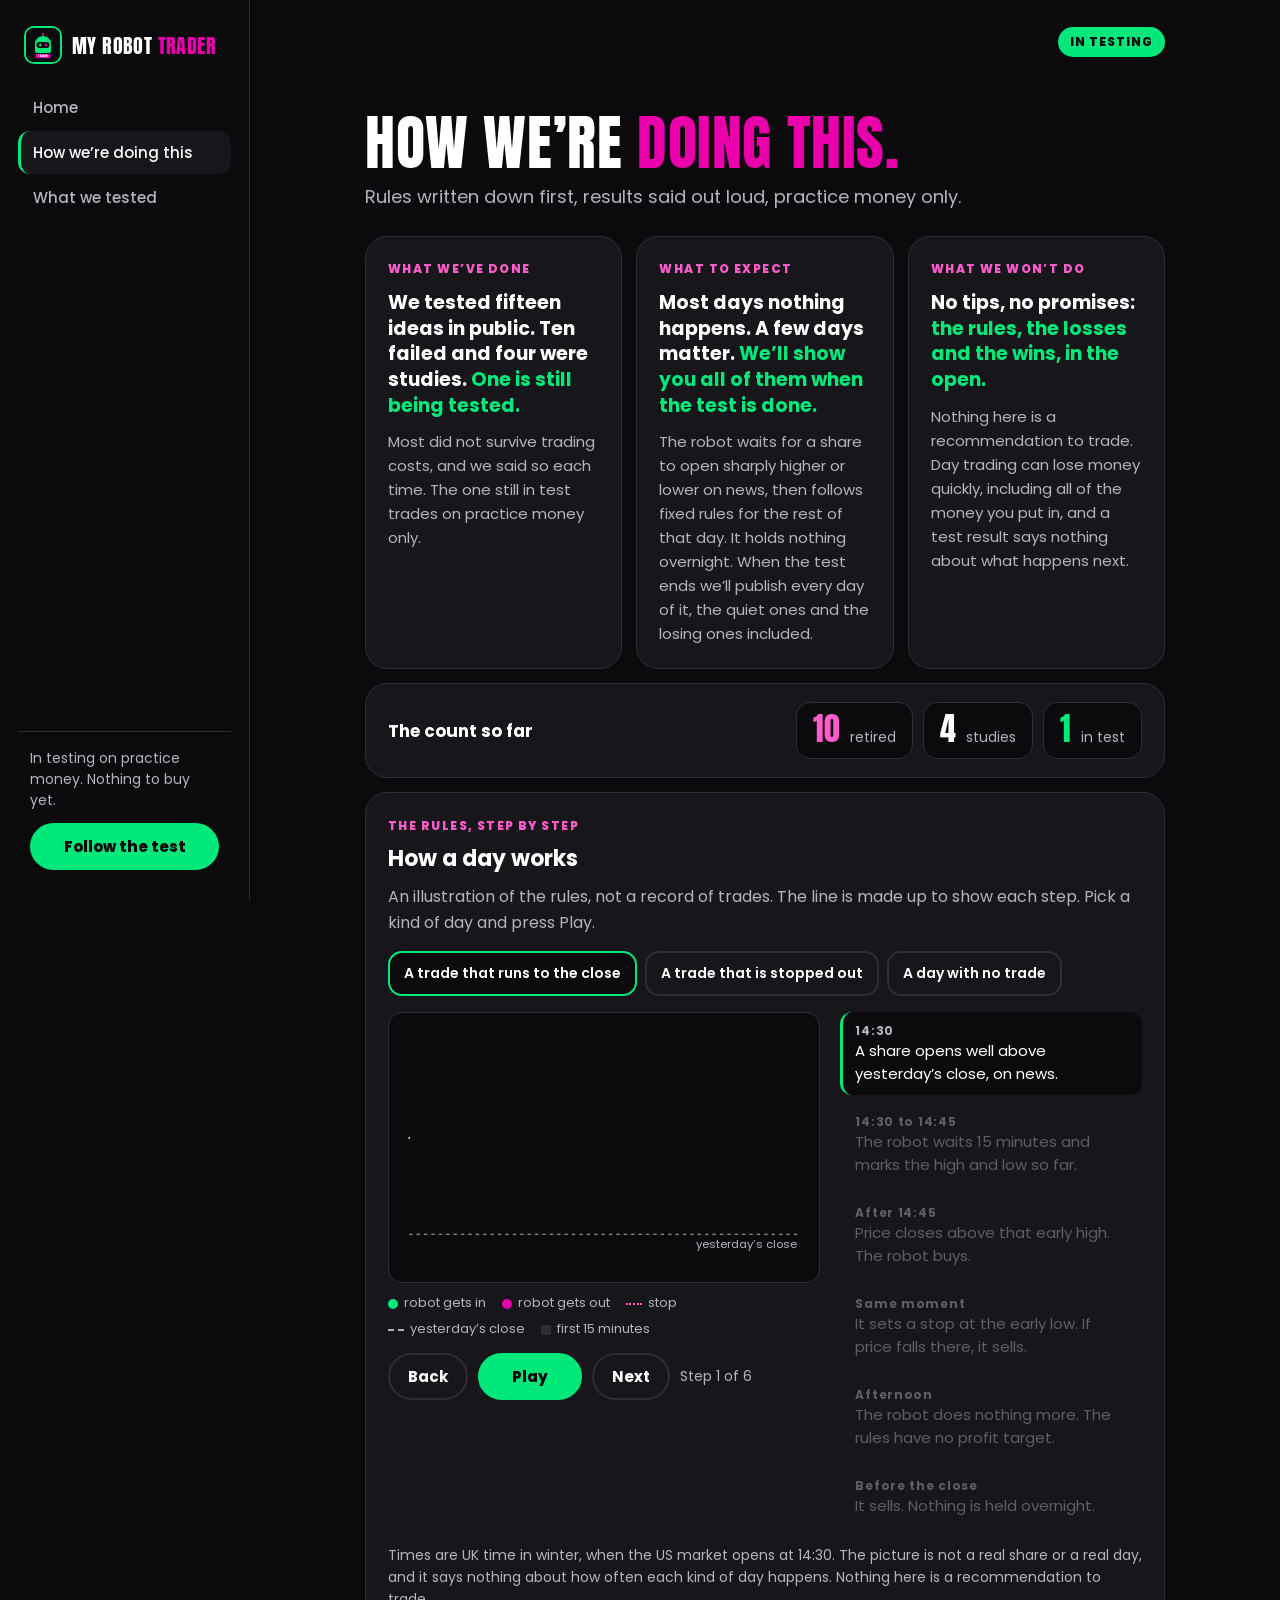
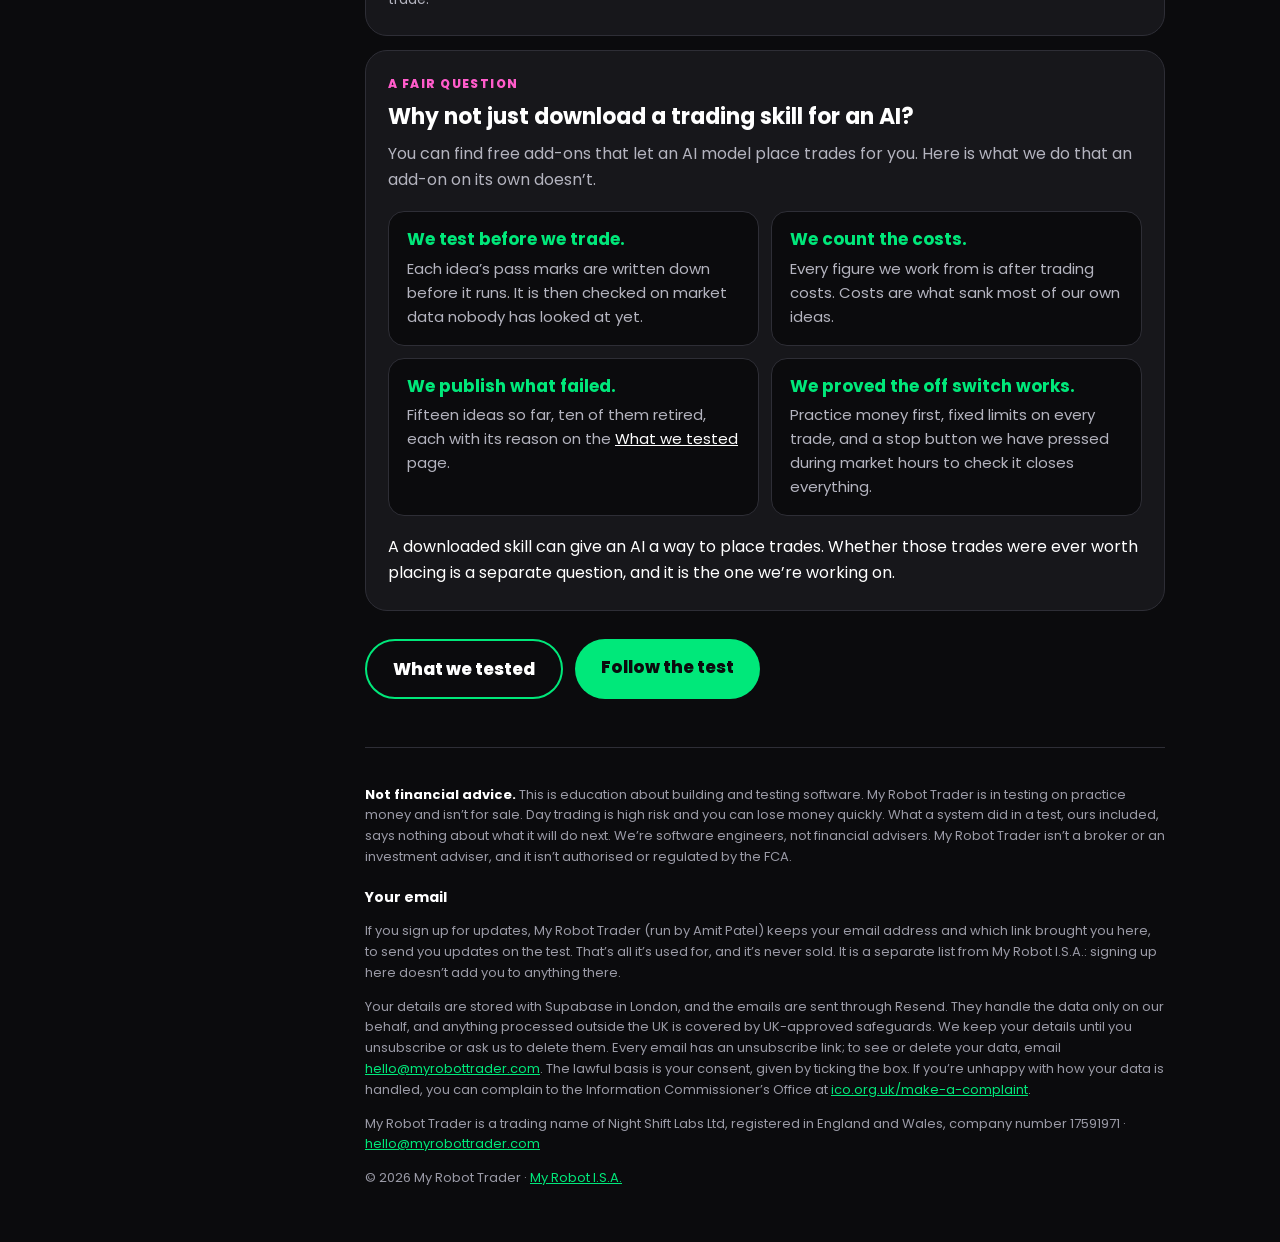
==== commit e5552e81: "Count is now fifteen ideas: ten retired, four studies, one in test (lab E20: earlier years, weak) Co" ====
--- a/docs/how.html
+++ b/docs/how.html
@@ -61,7 +61,7 @@
   <section class="how3" aria-label="How we're doing this">
     <article>
       <p class="lbl">What we&rsquo;ve done</p>
-      <h2>We tested fourteen ideas in public. Ten failed and three were studies. <span class="g">One is still being tested.</span></h2>
+      <h2>We tested fifteen ideas in public. Ten failed and four were studies. <span class="g">One is still being tested.</span></h2>
       <p>Most did not survive trading costs, and we said so each time. The one still in test trades on practice money only.</p>
     </article>
     <article>
@@ -79,7 +79,7 @@
     <h2>The count so far</h2>
     <ul>
       <li><b class="pk">10</b><span>retired</span></li>
-      <li><b>3</b><span>studies</span></li>
+      <li><b>4</b><span>studies</span></li>
       <li><b class="gr">1</b><span>in test</span></li>
     </ul>
   </section>
@@ -120,7 +120,7 @@
     <ul>
       <li><h3>We test before we trade.</h3><p>Each idea&rsquo;s pass marks are written down before it runs. It is then checked on market data nobody has looked at yet.</p></li>
       <li><h3>We count the costs.</h3><p>Every figure we work from is after trading costs. Costs are what sank most of our own ideas.</p></li>
-      <li><h3>We publish what failed.</h3><p>Fourteen ideas so far, ten of them retired, each with its reason on the <a href="tested.html">What we tested</a> page.</p></li>
+      <li><h3>We publish what failed.</h3><p>Fifteen ideas so far, ten of them retired, each with its reason on the <a href="tested.html">What we tested</a> page.</p></li>
       <li><h3>We proved the off switch works.</h3><p>Practice money first, fixed limits on every trade, and a stop button we have pressed during market hours to check it closes everything.</p></li>
     </ul>
     <p class="why-end">A downloaded skill can give an AI a way to place trades. Whether those trades were ever worth placing is a separate question, and it is the one we&rsquo;re working on.</p>
